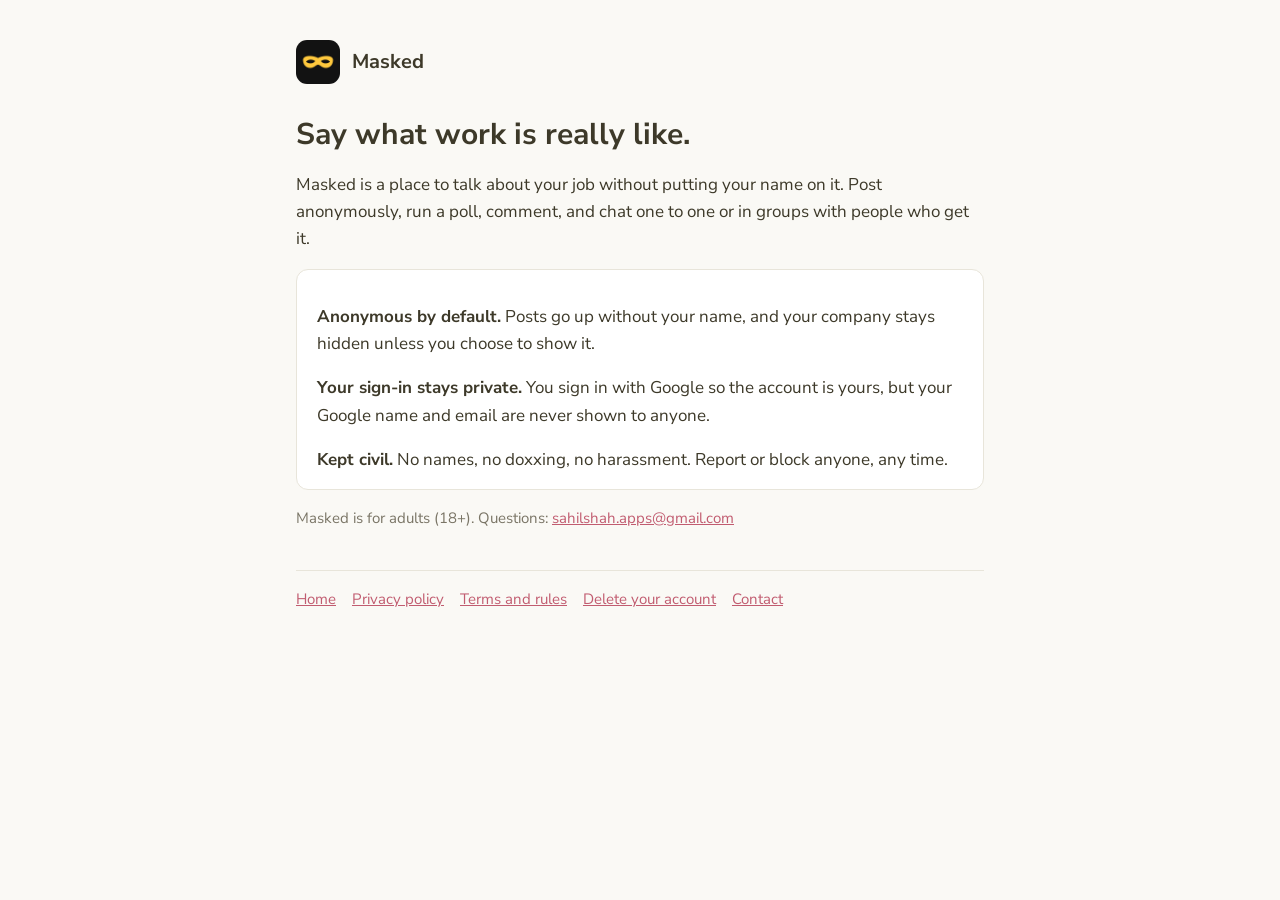
==== index.html @ 8a032254 "Masked site: home, privacy policy, terms, account deletion Co-Authored-By: Claude Opus 5.5 <noreply@" ====
<!doctype html>
<html lang="en">
<head>
<meta charset="utf-8">
<meta name="viewport" content="width=device-width, initial-scale=1">
<title>Masked</title>
<link rel="icon" href="icon.png">
<link rel="preconnect" href="https://fonts.googleapis.com">
<link href="https://fonts.googleapis.com/css2?family=Nunito+Sans:wght@300;400;700&display=swap" rel="stylesheet">
<link rel="stylesheet" href="style.css">
</head>
<body>
<main>
<header><img src="icon.png" alt=""><a href="./">Masked</a></header>
<h1>Say what work is really like.</h1>
<p>Masked is a place to talk about your job without putting your name on it. Post anonymously, run a poll, comment, and chat one to one or in groups with people who get it.</p>
<div class="card">
<p><strong>Anonymous by default.</strong> Posts go up without your name, and your company stays hidden unless you choose to show it.</p>
<p><strong>Your sign-in stays private.</strong> You sign in with Google so the account is yours, but your Google name and email are never shown to anyone.</p>
<p style="margin-bottom:0"><strong>Kept civil.</strong> No names, no doxxing, no harassment. Report or block anyone, any time.</p>
</div>
<p class="muted">Masked is for adults (18+). Questions: <a href="mailto:sahilshah.apps@gmail.com">sahilshah.apps@gmail.com</a></p>
<nav><a href="./">Home</a><a href="privacy.html">Privacy policy</a><a href="terms.html">Terms and rules</a><a href="delete-account.html">Delete your account</a><a href="mailto:sahilshah.apps@gmail.com">Contact</a></nav>
</main>
</body>
</html>
---- style.css ----
:root {
  --bg: #FAF9F5;
  --surface: #FFFFFF;
  --ink: #3D3929;
  --muted: #7A7566;
  --line: #E8E5DA;
  --accent: #C15C70;
}
@media (prefers-color-scheme: dark) {
  :root {
    --bg: #121212;
    --surface: #1F1F1F;
    --ink: #EDEDED;
    --muted: #A3A3A3;
    --line: #2E2E2E;
    --accent: #E08A9B;
  }
}
* { box-sizing: border-box; }
body {
  margin: 0;
  background: var(--bg);
  color: var(--ink);
  font: 400 17px/1.6 "Nunito Sans", system-ui, sans-serif;
}
main { max-width: 720px; margin: 0 auto; padding: 40px 16px 64px; }
header { display: flex; align-items: center; gap: 12px; margin-bottom: 32px; }
header img { width: 44px; height: 44px; border-radius: 11px; }
header a { color: var(--ink); text-decoration: none; font-weight: 700; font-size: 20px; }
h1 { font-size: 30px; line-height: 1.25; margin: 0 0 8px; }
h2 { font-size: 20px; margin: 32px 0 8px; }
p, li { color: var(--ink); }
.muted { color: var(--muted); font-size: 15px; }
a { color: var(--accent); }
ul { padding-left: 22px; }
.card {
  background: var(--surface);
  border: 1px solid var(--line);
  border-radius: 12px;
  padding: 16px 20px;
  margin: 16px 0;
}
nav { display: flex; flex-wrap: wrap; gap: 16px; margin-top: 40px; padding-top: 16px; border-top: 1px solid var(--line); }
nav a { font-size: 15px; }
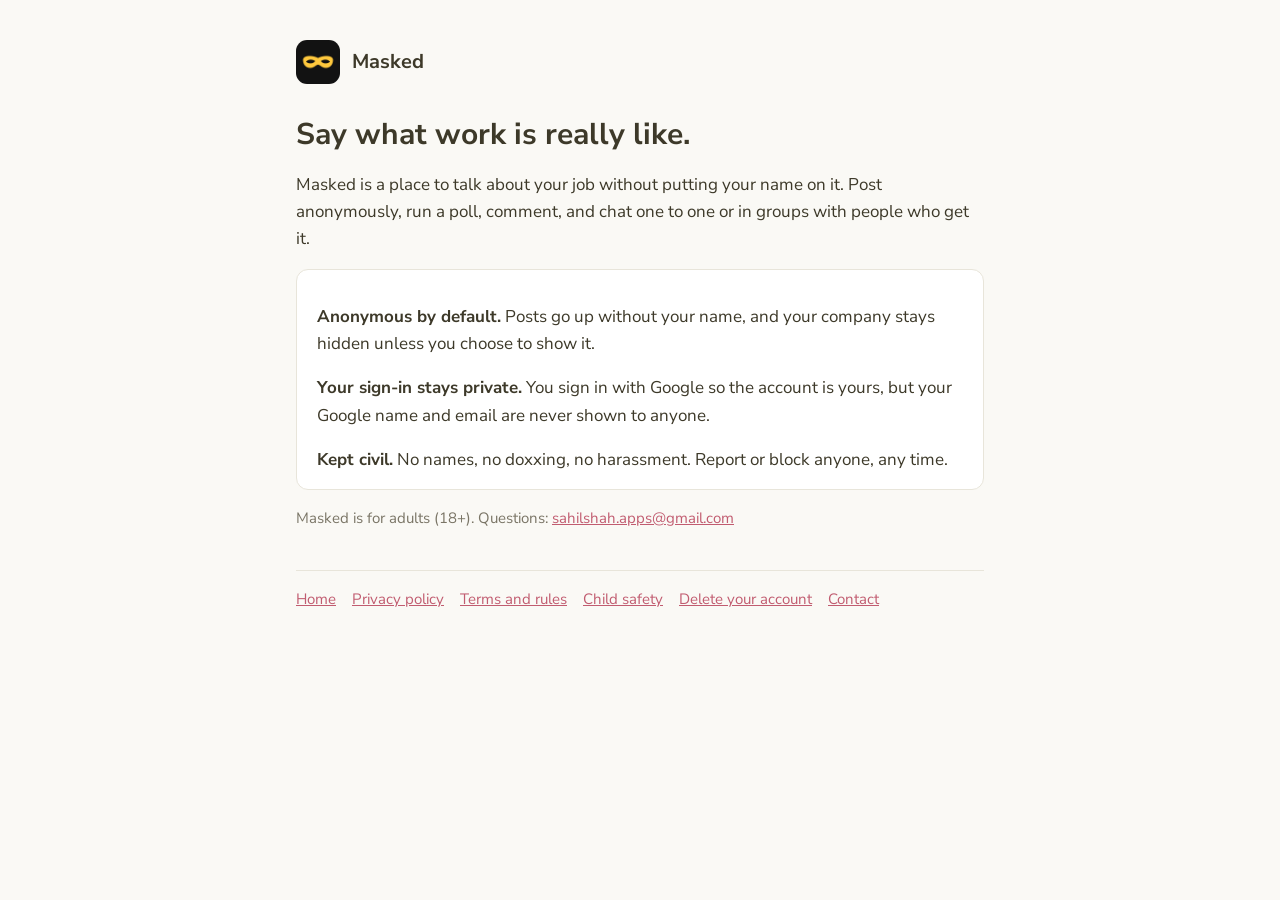
==== commit cbe21c33: "Child safety standards page Co-Authored-By: Claude Opus 5.5 <noreply@anthropic.com>" ====
--- a/index.html
+++ b/index.html
@@ -20,7 +20,7 @@
 <p style="margin-bottom:0"><strong>Kept civil.</strong> No names, no doxxing, no harassment. Report or block anyone, any time.</p>
 </div>
 <p class="muted">Masked is for adults (18+). Questions: <a href="mailto:sahilshah.apps@gmail.com">sahilshah.apps@gmail.com</a></p>
-<nav><a href="./">Home</a><a href="privacy.html">Privacy policy</a><a href="terms.html">Terms and rules</a><a href="delete-account.html">Delete your account</a><a href="mailto:sahilshah.apps@gmail.com">Contact</a></nav>
+<nav><a href="./">Home</a><a href="privacy.html">Privacy policy</a><a href="terms.html">Terms and rules</a><a href="child-safety.html">Child safety</a><a href="delete-account.html">Delete your account</a><a href="mailto:sahilshah.apps@gmail.com">Contact</a></nav>
 </main>
 </body>
 </html>
